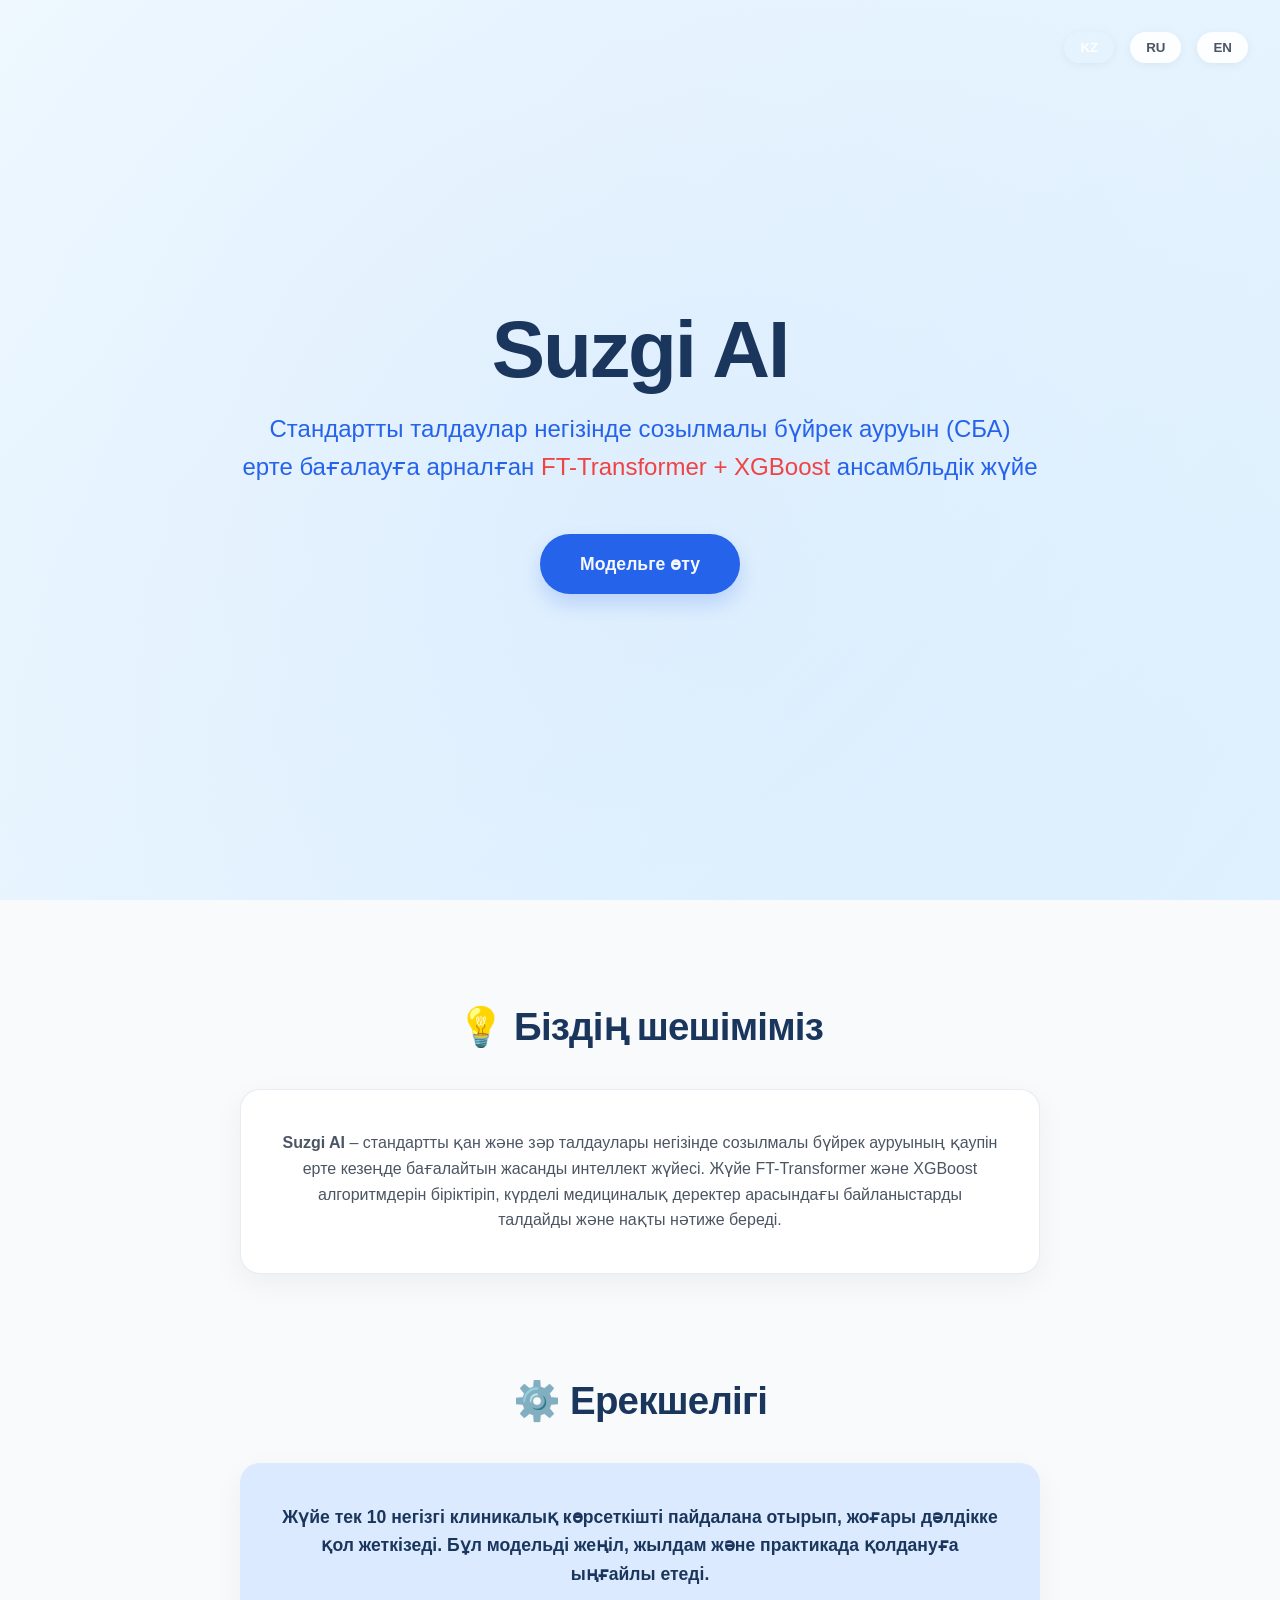
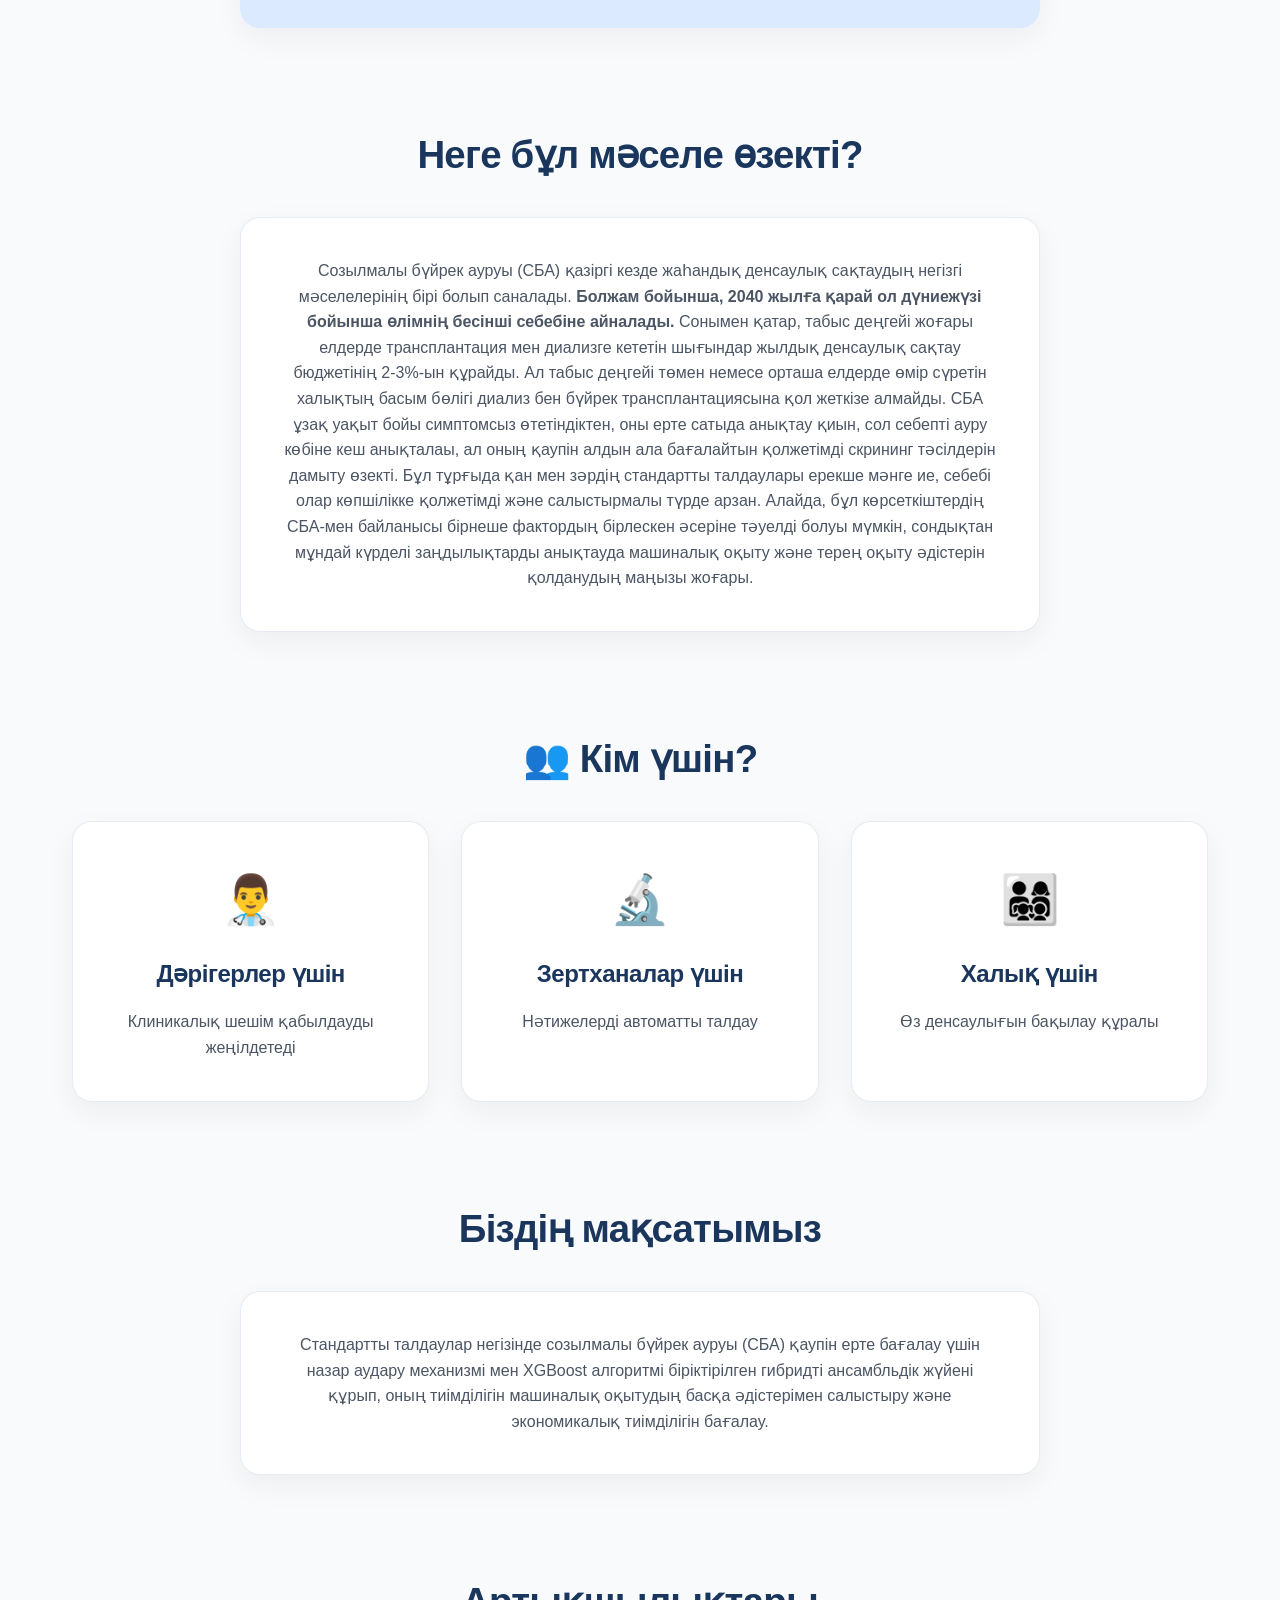
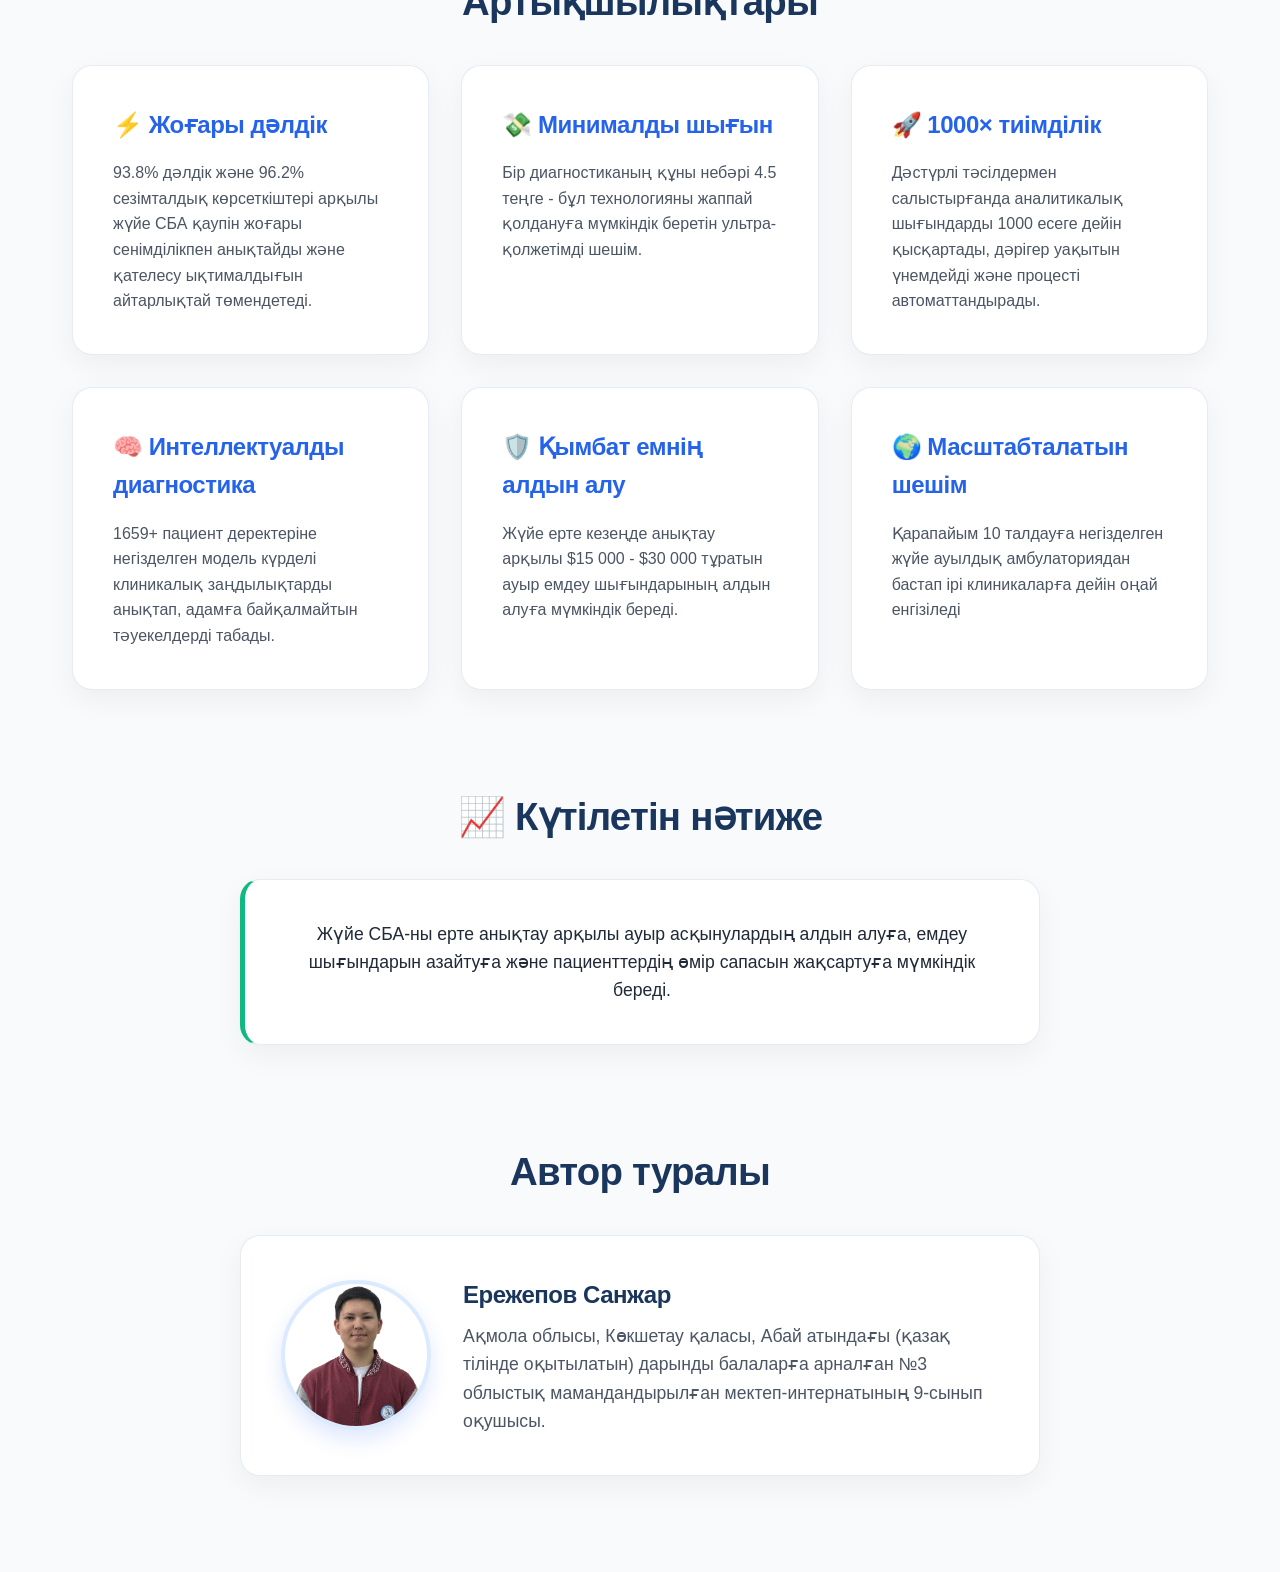
==== index.html @ 7a0e47d4 "Add files via upload" ====
<!DOCTYPE html>
<html lang="kk">
<head>
    <meta charset="UTF-8">
    <meta name="viewport" content="width=device-width, initial-scale=1.0">
    <title>Suzgi AI</title>
    <link rel="stylesheet" href="style.css">
</head>
<body>
    <div class="lang-switch">
        <button class="lang-btn active">KZ</button>
        <button class="lang-btn">RU</button>
        <button class="lang-btn">EN</button>
    </div>

    <section class="hero bg-gradient-hero">
        <h1 class="title">Suzgi AI</h1>
        <p class="subtitle">Стандартты талдаулар негізінде созылмалы бүйрек ауруын (СБА) <br> ерте бағалауға арналған  <span style="color: var(--danger);">FT-Transformer + XGBoost</span> ансамбльдік жүйе </p>
        <a href="model.html" class="btn btn-primary">Модельге өту</a>
    </section>

    <section class="container" style="padding-top: 6rem;">
        <h2 class="section-title">💡 Біздің шешіміміз</h2>
        <div class="card" style="max-width: 800px; margin: 0 auto; text-align: center;">
            <p><strong>Suzgi AI</strong> – стандартты қан және зәр талдаулары негізінде созылмалы бүйрек ауруының қаупін ерте кезеңде бағалайтын жасанды интеллект жүйесі. Жүйе FT-Transformer және XGBoost алгоритмдерін біріктіріп, күрделі медициналық деректер арасындағы байланыстарды талдайды және нақты нәтиже береді.</p>
        </div>
    </section>

    <section class="container" style="padding-top: 6rem;">
        <h2 class="section-title">⚙️ Ерекшелігі</h2>
        <div class="card" style="max-width: 800px; margin: 0 auto; text-align: center; background: var(--accent-blue); border: none;">
            <p style="color: var(--primary-blue); font-weight: 600; font-size: 1.1rem;">Жүйе тек 10 негізгі клиникалық көрсеткішті пайдалана отырып, жоғары дәлдікке қол жеткізеді. Бұл модельді жеңіл, жылдам және практикада қолдануға ыңғайлы етеді.</p>
        </div>
    </section>

    <section class="container" style="padding-top: 6rem; padding-bottom: 6rem;">
        <h2 class="section-title">Неге бұл мәселе өзекті?</h2>
        <div class="card" style="max-width: 800px; margin: 0 auto; text-align: center;">
            <p>Созылмалы бүйрек ауруы (СБА) қазіргі кезде жаһандық денсаулық сақтаудың негізгі мәселелерінің бірі болып саналады. <b>Болжам бойынша, 2040 жылға қарай ол дүниежүзі бойынша өлімнің бесінші себебіне айналады.</b> Сонымен қатар, табыс деңгейі жоғары елдерде трансплантация мен диализге кететін шығындар жылдық денсаулық сақтау бюджетінің 2-3%-ын құрайды. Ал табыс деңгейі төмен немесе орташа елдерде өмір сүретін халықтың басым бөлігі диализ бен бүйрек трансплантациясына қол жеткізе алмайды. СБА ұзақ уақыт бойы симптомсыз өтетіндіктен, оны ерте сатыда анықтау қиын, сол себепті ауру көбіне кеш анықталаы, ал оның қаупін алдын ала бағалайтын қолжетімді скрининг тәсілдерін дамыту өзекті. Бұл тұрғыда қан мен зәрдің стандартты талдаулары ерекше мәнге ие, себебі олар көпшілікке қолжетімді және салыстырмалы түрде арзан. Алайда, бұл көрсеткіштердің СБА-мен байланысы бірнеше фактордың бірлескен әсеріне тәуелді болуы мүмкін, сондықтан мұндай күрделі заңдылықтарды анықтауда машиналық оқыту және терең оқыту әдістерін қолданудың маңызы жоғары.</p>
        </div>
    </section>

    <section class="container" style="padding-bottom: 6rem;">
        <h2 class="section-title">👥 Кім үшін?</h2>
        <div class="grid" style="grid-template-columns: repeat(auto-fit, minmax(250px, 1fr));">
            <div class="card" style="text-align: center;">
                <h3 style="font-size: 3rem; margin-bottom: 1rem;">👨‍⚕️</h3>
                <h3 style="color: var(--primary-blue);">Дәрігерлер үшін</h3>
                <p>Клиникалық шешім қабылдауды жеңілдетеді</p>
            </div>
            <div class="card" style="text-align: center;">
                <h3 style="font-size: 3rem; margin-bottom: 1rem;">🔬</h3>
                <h3 style="color: var(--primary-blue);">Зертханалар үшін</h3>
                <p>Нәтижелерді автоматты талдау</p>
            </div>
            <div class="card" style="text-align: center;">
                <h3 style="font-size: 3rem; margin-bottom: 1rem;">👨‍👩‍👧‍👦</h3>
                <h3 style="color: var(--primary-blue);">Халық үшін</h3>
                <p>Өз денсаулығын бақылау құралы</p>
            </div>
        </div>
    </section>

    <section class="container" style="padding-bottom: 6rem;">
        <h2 class="section-title">Біздің мақсатымыз</h2>
        <div class="card" style="max-width: 800px; margin: 0 auto; text-align: center;">
            <p>Стандартты талдаулар негізінде созылмалы бүйрек ауруы (СБА) қаупін ерте бағалау үшін назар аудару механизмі мен XGBoost алгоритмі біріктірілген гибридті ансамбльдік жүйені құрып, оның тиімділігін машиналық оқытудың басқа әдістерімен салыстыру және экономикалық тиімділігін бағалау.</p>
        </div>
    </section>

    <section class="container" style="padding-bottom: 6rem;">
        <h2 class="section-title">Артықшылықтары</h2>
        <div class="grid">
            <div class="card">
                <h3>⚡ Жоғары дәлдік</h3>
                <p>93.8% дәлдік және 96.2% сезімталдық көрсеткіштері арқылы жүйе СБА қаупін жоғары сенімділікпен анықтайды және қателесу ықтималдығын айтарлықтай төмендетеді.</p>
            </div>
            <div class="card">
                <h3>💸 Минималды шығын</h3>
                <p>Бір диагностиканың құны небәрі 4.5 теңге - бұл технологияны жаппай қолдануға мүмкіндік беретін ультра-қолжетімді шешім.</p>
            </div>
            <div class="card">
                <h3>🚀 1000× тиімділік</h3>
                <p>Дәстүрлі тәсілдермен салыстырғанда аналитикалық шығындарды 1000 есеге дейін қысқартады, дәрігер уақытын үнемдейді және процесті автоматтандырады.</p>
            </div>
            <div class="card">
                <h3>🧠 Интеллектуалды диагностика</h3>
                <p>1659+ пациент деректеріне негізделген модель күрделі клиникалық заңдылықтарды анықтап, адамға байқалмайтын тәуекелдерді табады.</p>
            </div>
            <div class="card">
                <h3>🛡️ Қымбат емнің алдын алу</h3>
                <p>Жүйе ерте кезеңде анықтау арқылы $15 000 - $30 000 тұратын ауыр емдеу шығындарының алдын алуға мүмкіндік береді.</p>
            </div>
            <div class="card">
                <h3>🌍 Масштабталатын шешім</h3>
                <p>Қарапайым 10 талдауға негізделген жүйе ауылдық амбулаториядан бастап ірі клиникаларға дейін оңай енгізіледі</p>
            </div>
        </div>
    </section>

    <section class="container" style="padding-bottom: 6rem;">
        <h2 class="section-title">📈 Күтілетін нәтиже</h2>
        <div class="card" style="max-width: 800px; margin: 0 auto; text-align: center; border-left: 5px solid var(--success);">
            <p style="font-size: 1.1rem; color: var(--text-dark);">Жүйе СБА-ны ерте анықтау арқылы ауыр асқынулардың алдын алуға, емдеу шығындарын азайтуға және пациенттердің өмір сапасын жақсартуға мүмкіндік береді.</p>
        </div>
    </section>

    <section class="container" style="padding-bottom: 6rem;">
    <h2 class="section-title">Автор туралы</h2>
    <div class="card" style="max-width: 800px; margin: 0 auto; display: flex; align-items: center; justify-content: center; gap: 2rem; flex-wrap: wrap;">
        <img src="profile.png" alt="Ережепов Санжар" style="width: 150px; height: 150px; border-radius: 50%; object-fit: cover; border: 4px solid var(--accent-blue); box-shadow: 0 10px 20px rgba(37, 99, 235, 0.15); flex-shrink: 0;">
        <div style="flex: 1; min-width: 250px; text-align: left;">
            <h3 style="margin-bottom: 0.5rem; font-size: 1.5rem; color: var(--primary-blue);">Ережепов Санжар</h3>
            <p style="font-size: 1.1rem; color: var(--text-light);">
                Ақмола облысы, Көкшетау қаласы, Абай атындағы (қазақ тілінде оқытылатын) дарынды балаларға арналған №3 облыстық мамандандырылған мектеп-интернатының 9-сынып оқушысы.
            </p>
        </div>

    </div>
</section>
</body>
</html>
---- style.css ----
:root {
    --primary-blue: #1a365d;
    --secondary-blue: #2563eb;
    --accent-blue: #dbeafe;
    --text-dark: #1f2937;
    --text-light: #4b5563;
    --bg-main: #f8fafc;
    --white: #ffffff;
    --danger: #ef4444;
    --success: #10b981;
}

* {
    margin: 0;
    padding: 0;
    box-sizing: border-box;
    font-family: -apple-system, BlinkMacSystemFont, "Segoe UI", Roboto, Helvetica, Arial, sans-serif;
}

body {
    background-color: var(--bg-main);
    color: var(--text-dark);
    line-height: 1.6;
    overflow-x: hidden;
}

h1, h2, h3, h4 {
    color: var(--primary-blue);
    font-weight: 800;
    letter-spacing: -0.02em;
}

h1 {
    font-size: clamp(2.5rem, 5vw, 5rem);
    line-height: 1.1;
}

h2 {
    font-size: clamp(2rem, 3vw, 2.5rem);
    margin-bottom: 2rem;
    text-align: center;
}

h3 {
    font-size: 1.5rem;
    color: var(--secondary-blue);
    margin-bottom: 1rem;
}

p {
    font-size: 1rem;
    color: var(--text-light);
}

.bg-gradient-hero {
    background: linear-gradient(135deg, #f0f9ff 0%, #e0f2fe 100%);
    position: relative;
}

.bg-gradient-hero::before {
    content: '';
    position: absolute;
    width: 150vw;
    height: 150vw;
    background: radial-gradient(circle, rgba(37,99,235,0.05) 0%, transparent 70%);
    top: -50%;
    left: -25%;
    animation: pulse 15s infinite;
    pointer-events: none;
}

.card {
    background: var(--white);
    border-radius: 20px;
    padding: 2.5rem;
    box-shadow: 0 10px 30px rgba(0, 0, 0, 0.05);
    border: 1px solid rgba(226, 232, 240, 0.8);
    transition: transform 0.3s ease, box-shadow 0.3s ease;
}

.card:hover {
    transform: translateY(-5px);
    box-shadow: 0 20px 40px rgba(0, 0, 0, 0.08);
}

.btn {
    display: inline-flex;
    align-items: center;
    justify-content: center;
    padding: 1rem 2.5rem;
    border-radius: 50px;
    font-weight: 600;
    font-size: 1.1rem;
    text-decoration: none;
    border: none;
    cursor: pointer;
    transition: all 0.3s cubic-bezier(0.4, 0, 0.2, 1);
}

.btn-primary {
    background-color: var(--secondary-blue);
    color: var(--white);
    box-shadow: 0 10px 20px rgba(37, 99, 235, 0.2);
}

.btn-primary:hover {
    background-color: var(--primary-blue);
    transform: translateY(-3px);
    box-shadow: 0 15px 25px rgba(37, 99, 235, 0.3);
}

.input-group {
    display: flex;
    flex-direction: column;
    gap: 0.5rem;
    margin-bottom: 1.5rem;
}

label {
    font-weight: 600;
    font-size: 0.9rem;
    color: var(--text-light);
}

input[type="number"],
input[type="text"] {
    width: 100%;
    padding: 1rem 1.2rem;
    border: 2px solid #e2e8f0;
    border-radius: 12px;
    font-size: 1rem;
    background-color: var(--bg-main);
    color: var(--text-dark);
    transition: all 0.3s ease;
}

input[type="number"]:focus,
input[type="text"]:focus {
    outline: none;
    border-color: var(--secondary-blue);
    background-color: var(--white);
    box-shadow: 0 0 0 4px rgba(37, 99, 235, 0.1);
}

.container {
    max-width: 1200px;
    margin: 0 auto;
    padding: 0 2rem;
}

.grid {
    display: grid;
    grid-template-columns: repeat(auto-fit, minmax(300px, 1fr));
    gap: 2rem;
}

.flex-center {
    display: flex;
    justify-content: center;
    align-items: center;
}

@keyframes slideUp {
    from { 
        opacity: 0; 
        transform: translateY(30px); 
    }
    to { 
        opacity: 1; 
        transform: translateY(0); 
    }
}

@keyframes pulse {
    0% { transform: scale(1); }
    50% { transform: scale(1.05); }
    100% { transform: scale(1); }
}

.badge {
    display: inline-block;
    padding: 0.5rem 1rem;
    border-radius: 50px;
    font-weight: 700;
    font-size: 0.875rem;
    text-transform: uppercase;
    letter-spacing: 1px;
}

.progress-container {
    width: 100%;
    height: 12px;
    background-color: #e2e8f0;
    border-radius: 10px;
    overflow: hidden;
}

.progress-bar {
    height: 100%;
    border-radius: 10px;
    transition: width 1s cubic-bezier(0.4, 0, 0.2, 1), background-color 0.3s ease;
}

.lang-switch {
    position: absolute;
    top: 2rem;
    right: 2rem;
    display: flex;
    gap: 1rem;
    z-index: 10;
}

.lang-btn {
    background: rgba(255, 255, 255, 0.9);
    border: none;
    padding: 0.5rem 1rem;
    border-radius: 20px;
    cursor: pointer;
    font-weight: 600;
    color: var(--text-light);
    transition: all 0.3s ease;
    box-shadow: 0 2px 10px rgba(0,0,0,0.05);
}

.lang-btn.active {
    background: var(--secondary);
    color: white;
}

.hero {
    min-height: 100vh;
    display: flex;
    flex-direction: column;
    justify-content: center;
    align-items: center;
    text-align: center;
    padding: 2rem;
    overflow: hidden;
}

.title {
    font-size: 5rem;
    font-weight: 800;
    color: var(--primary-blue);
    margin-bottom: 1rem;
    letter-spacing: -2px;
    z-index: 1;
    animation: slideUp 0.8s ease-out;
}

.subtitle {
    font-size: 1.5rem;
    color: var(--secondary-blue);
    margin-bottom: 3rem;
    font-weight: 500;
    z-index: 1;
    animation: slideUp 1s ease-out;
}

@media (max-width: 768px) {
    .container { padding: 0 1.5rem; }
    .card { padding: 1.5rem; }
    .grid { grid-template-columns: 1fr; }
    .btn { width: 100%; }
    .title { font-size: 3.5rem; }
    .lang-switch { top: 1rem; right: 1rem; }
}
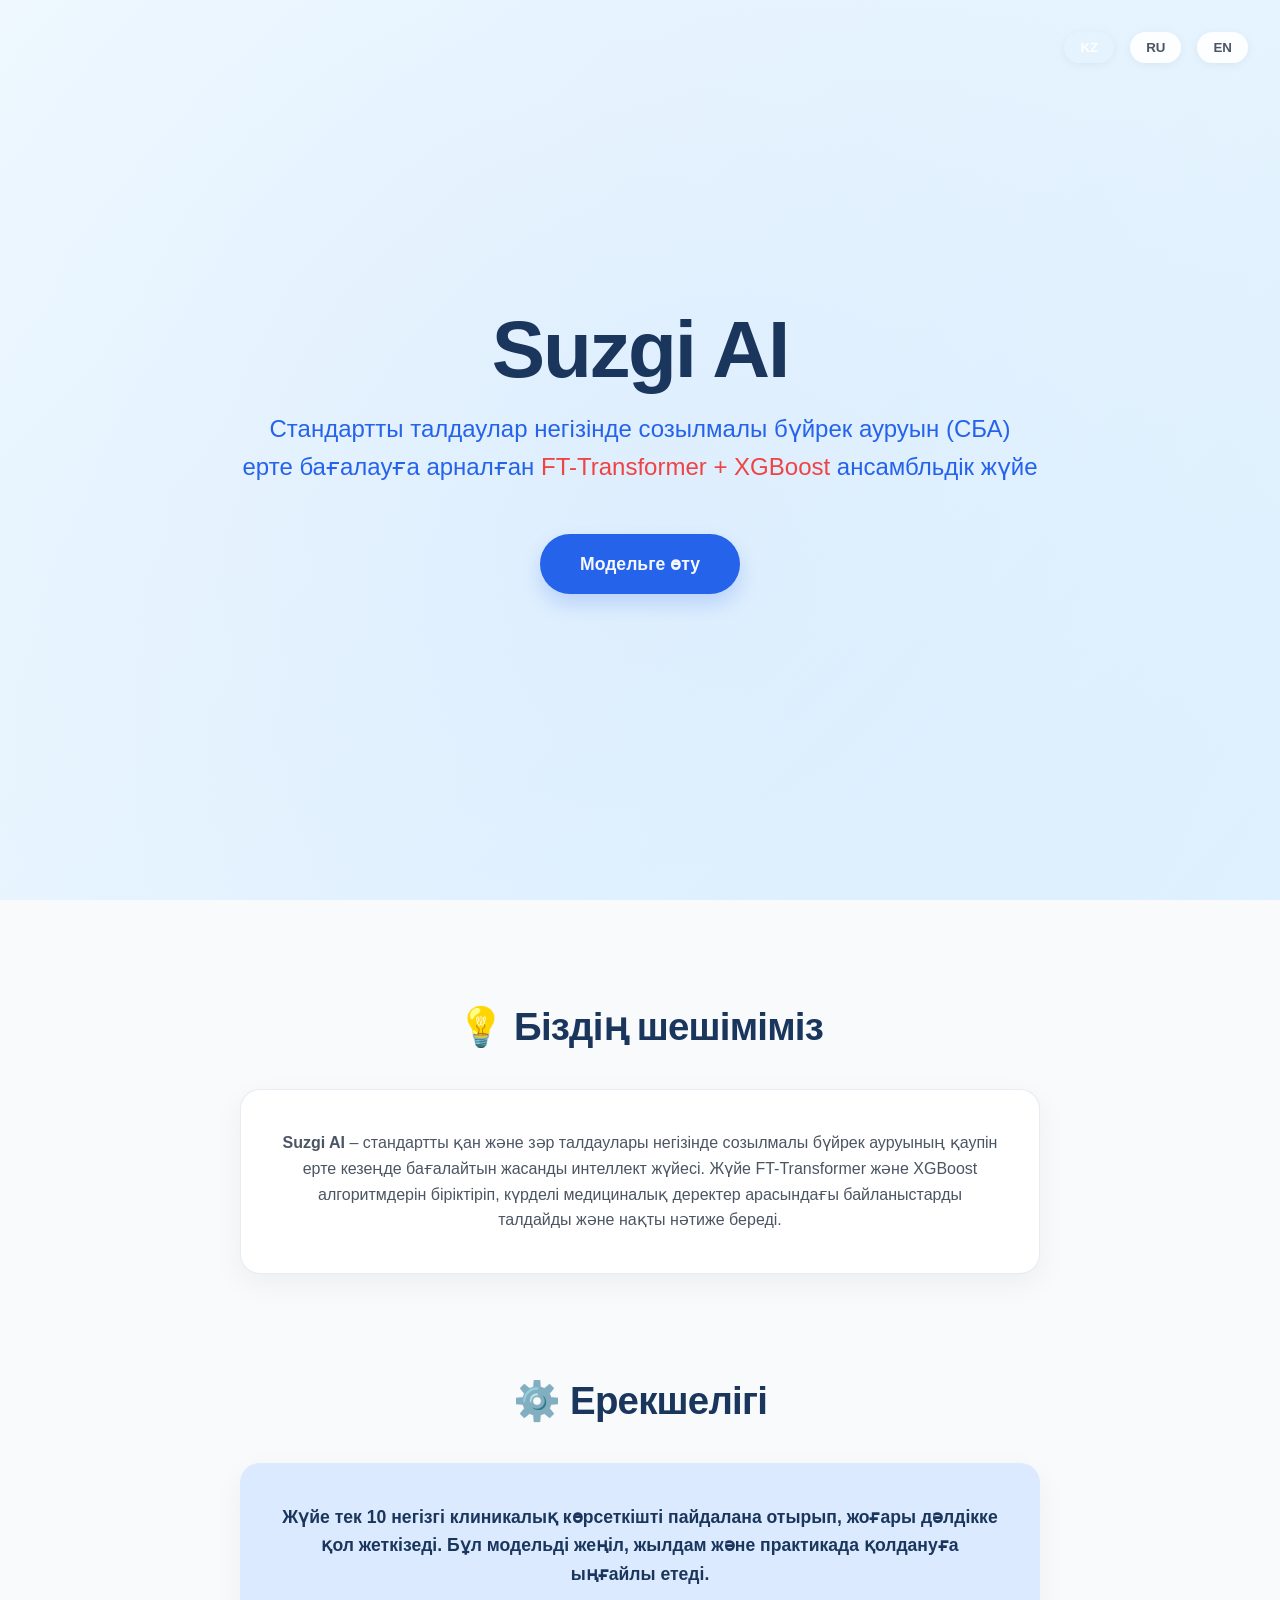
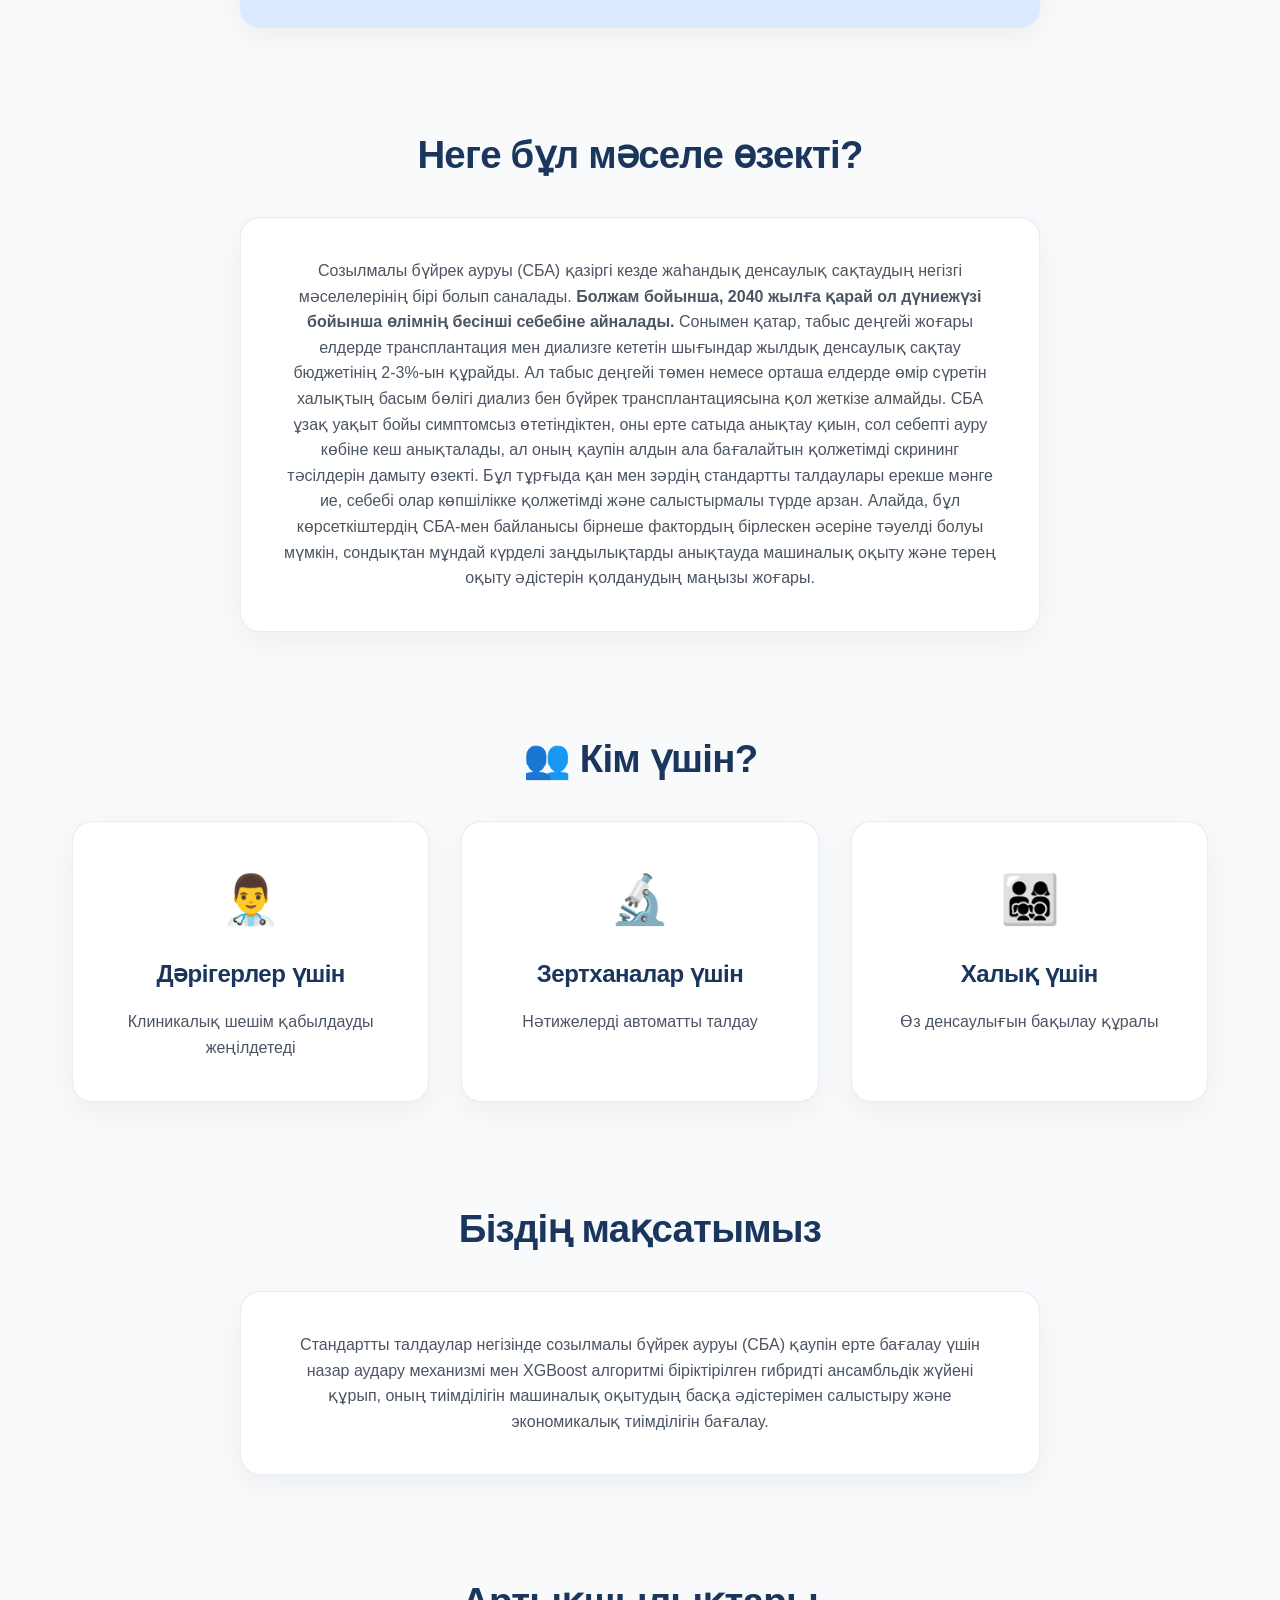
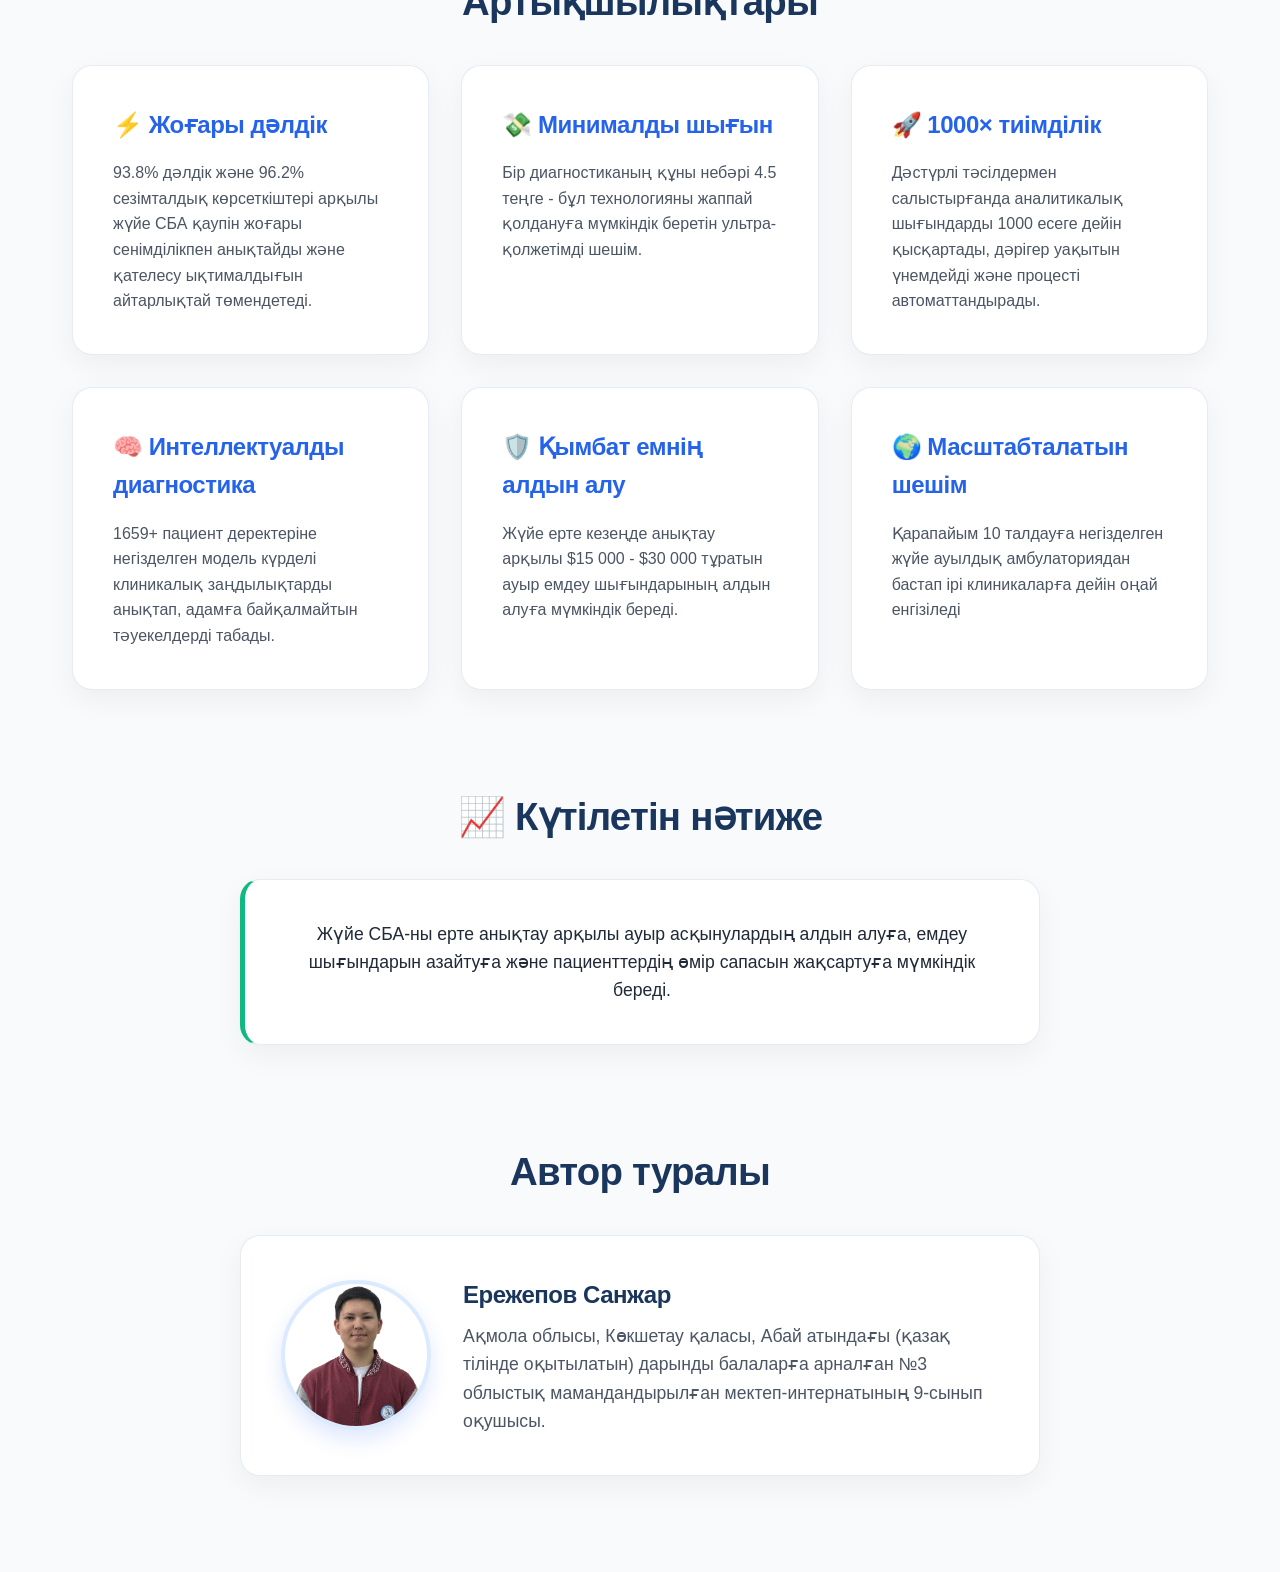
==== commit 1431280b: "Update index.html" ====
--- a/index.html
+++ b/index.html
@@ -8,115 +8,346 @@
 </head>
 <body>
     <div class="lang-switch">
-        <button class="lang-btn active">KZ</button>
-        <button class="lang-btn">RU</button>
-        <button class="lang-btn">EN</button>
+        <button class="lang-btn active" onclick="setLang('kk')">KZ</button>
+        <button class="lang-btn" onclick="setLang('ru')">RU</button>
+        <button class="lang-btn" onclick="setLang('en')">EN</button>
     </div>
-
-    <section class="hero bg-gradient-hero">
-        <h1 class="title">Suzgi AI</h1>
-        <p class="subtitle">Стандартты талдаулар негізінде созылмалы бүйрек ауруын (СБА) <br> ерте бағалауға арналған  <span style="color: var(--danger);">FT-Transformer + XGBoost</span> ансамбльдік жүйе </p>
-        <a href="model.html" class="btn btn-primary">Модельге өту</a>
-    </section>
-
-    <section class="container" style="padding-top: 6rem;">
-        <h2 class="section-title">💡 Біздің шешіміміз</h2>
-        <div class="card" style="max-width: 800px; margin: 0 auto; text-align: center;">
-            <p><strong>Suzgi AI</strong> – стандартты қан және зәр талдаулары негізінде созылмалы бүйрек ауруының қаупін ерте кезеңде бағалайтын жасанды интеллект жүйесі. Жүйе FT-Transformer және XGBoost алгоритмдерін біріктіріп, күрделі медициналық деректер арасындағы байланыстарды талдайды және нақты нәтиже береді.</p>
-        </div>
-    </section>
-
-    <section class="container" style="padding-top: 6rem;">
-        <h2 class="section-title">⚙️ Ерекшелігі</h2>
-        <div class="card" style="max-width: 800px; margin: 0 auto; text-align: center; background: var(--accent-blue); border: none;">
-            <p style="color: var(--primary-blue); font-weight: 600; font-size: 1.1rem;">Жүйе тек 10 негізгі клиникалық көрсеткішті пайдалана отырып, жоғары дәлдікке қол жеткізеді. Бұл модельді жеңіл, жылдам және практикада қолдануға ыңғайлы етеді.</p>
-        </div>
-    </section>
-
-    <section class="container" style="padding-top: 6rem; padding-bottom: 6rem;">
-        <h2 class="section-title">Неге бұл мәселе өзекті?</h2>
-        <div class="card" style="max-width: 800px; margin: 0 auto; text-align: center;">
-            <p>Созылмалы бүйрек ауруы (СБА) қазіргі кезде жаһандық денсаулық сақтаудың негізгі мәселелерінің бірі болып саналады. <b>Болжам бойынша, 2040 жылға қарай ол дүниежүзі бойынша өлімнің бесінші себебіне айналады.</b> Сонымен қатар, табыс деңгейі жоғары елдерде трансплантация мен диализге кететін шығындар жылдық денсаулық сақтау бюджетінің 2-3%-ын құрайды. Ал табыс деңгейі төмен немесе орташа елдерде өмір сүретін халықтың басым бөлігі диализ бен бүйрек трансплантациясына қол жеткізе алмайды. СБА ұзақ уақыт бойы симптомсыз өтетіндіктен, оны ерте сатыда анықтау қиын, сол себепті ауру көбіне кеш анықталаы, ал оның қаупін алдын ала бағалайтын қолжетімді скрининг тәсілдерін дамыту өзекті. Бұл тұрғыда қан мен зәрдің стандартты талдаулары ерекше мәнге ие, себебі олар көпшілікке қолжетімді және салыстырмалы түрде арзан. Алайда, бұл көрсеткіштердің СБА-мен байланысы бірнеше фактордың бірлескен әсеріне тәуелді болуы мүмкін, сондықтан мұндай күрделі заңдылықтарды анықтауда машиналық оқыту және терең оқыту әдістерін қолданудың маңызы жоғары.</p>
-        </div>
-    </section>
-
-    <section class="container" style="padding-bottom: 6rem;">
-        <h2 class="section-title">👥 Кім үшін?</h2>
-        <div class="grid" style="grid-template-columns: repeat(auto-fit, minmax(250px, 1fr));">
-            <div class="card" style="text-align: center;">
-                <h3 style="font-size: 3rem; margin-bottom: 1rem;">👨‍⚕️</h3>
-                <h3 style="color: var(--primary-blue);">Дәрігерлер үшін</h3>
-                <p>Клиникалық шешім қабылдауды жеңілдетеді</p>
-            </div>
-            <div class="card" style="text-align: center;">
-                <h3 style="font-size: 3rem; margin-bottom: 1rem;">🔬</h3>
-                <h3 style="color: var(--primary-blue);">Зертханалар үшін</h3>
-                <p>Нәтижелерді автоматты талдау</p>
-            </div>
-            <div class="card" style="text-align: center;">
-                <h3 style="font-size: 3rem; margin-bottom: 1rem;">👨‍👩‍👧‍👦</h3>
-                <h3 style="color: var(--primary-blue);">Халық үшін</h3>
-                <p>Өз денсаулығын бақылау құралы</p>
-            </div>
-        </div>
-    </section>
-
-    <section class="container" style="padding-bottom: 6rem;">
-        <h2 class="section-title">Біздің мақсатымыз</h2>
-        <div class="card" style="max-width: 800px; margin: 0 auto; text-align: center;">
-            <p>Стандартты талдаулар негізінде созылмалы бүйрек ауруы (СБА) қаупін ерте бағалау үшін назар аудару механизмі мен XGBoost алгоритмі біріктірілген гибридті ансамбльдік жүйені құрып, оның тиімділігін машиналық оқытудың басқа әдістерімен салыстыру және экономикалық тиімділігін бағалау.</p>
-        </div>
-    </section>
-
-    <section class="container" style="padding-bottom: 6rem;">
-        <h2 class="section-title">Артықшылықтары</h2>
-        <div class="grid">
-            <div class="card">
-                <h3>⚡ Жоғары дәлдік</h3>
-                <p>93.8% дәлдік және 96.2% сезімталдық көрсеткіштері арқылы жүйе СБА қаупін жоғары сенімділікпен анықтайды және қателесу ықтималдығын айтарлықтай төмендетеді.</p>
-            </div>
-            <div class="card">
-                <h3>💸 Минималды шығын</h3>
-                <p>Бір диагностиканың құны небәрі 4.5 теңге - бұл технологияны жаппай қолдануға мүмкіндік беретін ультра-қолжетімді шешім.</p>
-            </div>
-            <div class="card">
-                <h3>🚀 1000× тиімділік</h3>
-                <p>Дәстүрлі тәсілдермен салыстырғанда аналитикалық шығындарды 1000 есеге дейін қысқартады, дәрігер уақытын үнемдейді және процесті автоматтандырады.</p>
-            </div>
-            <div class="card">
-                <h3>🧠 Интеллектуалды диагностика</h3>
-                <p>1659+ пациент деректеріне негізделген модель күрделі клиникалық заңдылықтарды анықтап, адамға байқалмайтын тәуекелдерді табады.</p>
-            </div>
-            <div class="card">
-                <h3>🛡️ Қымбат емнің алдын алу</h3>
-                <p>Жүйе ерте кезеңде анықтау арқылы $15 000 - $30 000 тұратын ауыр емдеу шығындарының алдын алуға мүмкіндік береді.</p>
-            </div>
-            <div class="card">
-                <h3>🌍 Масштабталатын шешім</h3>
-                <p>Қарапайым 10 талдауға негізделген жүйе ауылдық амбулаториядан бастап ірі клиникаларға дейін оңай енгізіледі</p>
-            </div>
-        </div>
-    </section>
-
-    <section class="container" style="padding-bottom: 6rem;">
-        <h2 class="section-title">📈 Күтілетін нәтиже</h2>
-        <div class="card" style="max-width: 800px; margin: 0 auto; text-align: center; border-left: 5px solid var(--success);">
-            <p style="font-size: 1.1rem; color: var(--text-dark);">Жүйе СБА-ны ерте анықтау арқылы ауыр асқынулардың алдын алуға, емдеу шығындарын азайтуға және пациенттердің өмір сапасын жақсартуға мүмкіндік береді.</p>
-        </div>
-    </section>
-
-    <section class="container" style="padding-bottom: 6rem;">
-    <h2 class="section-title">Автор туралы</h2>
-    <div class="card" style="max-width: 800px; margin: 0 auto; display: flex; align-items: center; justify-content: center; gap: 2rem; flex-wrap: wrap;">
-        <img src="profile.png" alt="Ережепов Санжар" style="width: 150px; height: 150px; border-radius: 50%; object-fit: cover; border: 4px solid var(--accent-blue); box-shadow: 0 10px 20px rgba(37, 99, 235, 0.15); flex-shrink: 0;">
-        <div style="flex: 1; min-width: 250px; text-align: left;">
-            <h3 style="margin-bottom: 0.5rem; font-size: 1.5rem; color: var(--primary-blue);">Ережепов Санжар</h3>
-            <p style="font-size: 1.1rem; color: var(--text-light);">
-                Ақмола облысы, Көкшетау қаласы, Абай атындағы (қазақ тілінде оқытылатын) дарынды балаларға арналған №3 облыстық мамандандырылған мектеп-интернатының 9-сынып оқушысы.
-            </p>
-        </div>
+    <div id="lang-kk">
+
+        <section class="hero bg-gradient-hero">
+            <h1 class="title">Suzgi AI</h1>
+            <p class="subtitle">Стандартты талдаулар негізінде созылмалы бүйрек ауруын (СБА) <br> ерте бағалауға арналған <span style="color: var(--danger);">FT-Transformer + XGBoost</span> ансамбльдік жүйе</p>
+            <a href="model.html" class="btn btn-primary">Модельге өту</a>
+        </section>
+
+        <section class="container" style="padding-top: 6rem;">
+            <h2 class="section-title">💡 Біздің шешіміміз</h2>
+            <div class="card" style="max-width: 800px; margin: 0 auto; text-align: center;">
+                <p><strong>Suzgi AI</strong> – стандартты қан және зәр талдаулары негізінде созылмалы бүйрек ауруының қаупін ерте кезеңде бағалайтын жасанды интеллект жүйесі. Жүйе FT-Transformer және XGBoost алгоритмдерін біріктіріп, күрделі медициналық деректер арасындағы байланыстарды талдайды және нақты нәтиже береді.</p>
+            </div>
+        </section>
+
+        <section class="container" style="padding-top: 6rem;">
+            <h2 class="section-title">⚙️ Ерекшелігі</h2>
+            <div class="card" style="max-width: 800px; margin: 0 auto; text-align: center; background: var(--accent-blue); border: none;">
+                <p style="color: var(--primary-blue); font-weight: 600; font-size: 1.1rem;">Жүйе тек 10 негізгі клиникалық көрсеткішті пайдалана отырып, жоғары дәлдікке қол жеткізеді. Бұл модельді жеңіл, жылдам және практикада қолдануға ыңғайлы етеді.</p>
+            </div>
+        </section>
+
+        <section class="container" style="padding-top: 6rem; padding-bottom: 6rem;">
+            <h2 class="section-title">Неге бұл мәселе өзекті?</h2>
+            <div class="card" style="max-width: 800px; margin: 0 auto; text-align: center;">
+                <p>Созылмалы бүйрек ауруы (СБА) қазіргі кезде жаһандық денсаулық сақтаудың негізгі мәселелерінің бірі болып саналады. <b>Болжам бойынша, 2040 жылға қарай ол дүниежүзі бойынша өлімнің бесінші себебіне айналады.</b> Сонымен қатар, табыс деңгейі жоғары елдерде трансплантация мен диализге кететін шығындар жылдық денсаулық сақтау бюджетінің 2-3%-ын құрайды. Ал табыс деңгейі төмен немесе орташа елдерде өмір сүретін халықтың басым бөлігі диализ бен бүйрек трансплантациясына қол жеткізе алмайды. СБА ұзақ уақыт бойы симптомсыз өтетіндіктен, оны ерте сатыда анықтау қиын, сол себепті ауру көбіне кеш анықталады, ал оның қаупін алдын ала бағалайтын қолжетімді скрининг тәсілдерін дамыту өзекті. Бұл тұрғыда қан мен зәрдің стандартты талдаулары ерекше мәнге ие, себебі олар көпшілікке қолжетімді және салыстырмалы түрде арзан. Алайда, бұл көрсеткіштердің СБА-мен байланысы бірнеше фактордың бірлескен әсеріне тәуелді болуы мүмкін, сондықтан мұндай күрделі заңдылықтарды анықтауда машиналық оқыту және терең оқыту әдістерін қолданудың маңызы жоғары.</p>
+            </div>
+        </section>
+
+        <section class="container" style="padding-bottom: 6rem;">
+            <h2 class="section-title">👥 Кім үшін?</h2>
+            <div class="grid" style="grid-template-columns: repeat(auto-fit, minmax(250px, 1fr));">
+                <div class="card" style="text-align: center;">
+                    <h3 style="font-size: 3rem; margin-bottom: 1rem;">👨‍⚕️</h3>
+                    <h3 style="color: var(--primary-blue);">Дәрігерлер үшін</h3>
+                    <p>Клиникалық шешім қабылдауды жеңілдетеді</p>
+                </div>
+                <div class="card" style="text-align: center;">
+                    <h3 style="font-size: 3rem; margin-bottom: 1rem;">🔬</h3>
+                    <h3 style="color: var(--primary-blue);">Зертханалар үшін</h3>
+                    <p>Нәтижелерді автоматты талдау</p>
+                </div>
+                <div class="card" style="text-align: center;">
+                    <h3 style="font-size: 3rem; margin-bottom: 1rem;">👨‍👩‍👧‍👦</h3>
+                    <h3 style="color: var(--primary-blue);">Халық үшін</h3>
+                    <p>Өз денсаулығын бақылау құралы</p>
+                </div>
+            </div>
+        </section>
+
+        <section class="container" style="padding-bottom: 6rem;">
+            <h2 class="section-title">Біздің мақсатымыз</h2>
+            <div class="card" style="max-width: 800px; margin: 0 auto; text-align: center;">
+                <p>Стандартты талдаулар негізінде созылмалы бүйрек ауруы (СБА) қаупін ерте бағалау үшін назар аудару механизмі мен XGBoost алгоритмі біріктірілген гибридті ансамбльдік жүйені құрып, оның тиімділігін машиналық оқытудың басқа әдістерімен салыстыру және экономикалық тиімділігін бағалау.</p>
+            </div>
+        </section>
+
+        <section class="container" style="padding-bottom: 6rem;">
+            <h2 class="section-title">Артықшылықтары</h2>
+            <div class="grid">
+                <div class="card">
+                    <h3>⚡ Жоғары дәлдік</h3>
+                    <p>93.8% дәлдік және 96.2% сезімталдық көрсеткіштері арқылы жүйе СБА қаупін жоғары сенімділікпен анықтайды және қателесу ықтималдығын айтарлықтай төмендетеді.</p>
+                </div>
+                <div class="card">
+                    <h3>💸 Минималды шығын</h3>
+                    <p>Бір диагностиканың құны небәрі 4.5 теңге - бұл технологияны жаппай қолдануға мүмкіндік беретін ультра-қолжетімді шешім.</p>
+                </div>
+                <div class="card">
+                    <h3>🚀 1000× тиімділік</h3>
+                    <p>Дәстүрлі тәсілдермен салыстырғанда аналитикалық шығындарды 1000 есеге дейін қысқартады, дәрігер уақытын үнемдейді және процесті автоматтандырады.</p>
+                </div>
+                <div class="card">
+                    <h3>🧠 Интеллектуалды диагностика</h3>
+                    <p>1659+ пациент деректеріне негізделген модель күрделі клиникалық заңдылықтарды анықтап, адамға байқалмайтын тәуекелдерді табады.</p>
+                </div>
+                <div class="card">
+                    <h3>🛡️ Қымбат емнің алдын алу</h3>
+                    <p>Жүйе ерте кезеңде анықтау арқылы $15 000 - $30 000 тұратын ауыр емдеу шығындарының алдын алуға мүмкіндік береді.</p>
+                </div>
+                <div class="card">
+                    <h3>🌍 Масштабталатын шешім</h3>
+                    <p>Қарапайым 10 талдауға негізделген жүйе ауылдық амбулаториядан бастап ірі клиникаларға дейін оңай енгізіледі</p>
+                </div>
+            </div>
+        </section>
+
+        <section class="container" style="padding-bottom: 6rem;">
+            <h2 class="section-title">📈 Күтілетін нәтиже</h2>
+            <div class="card" style="max-width: 800px; margin: 0 auto; text-align: center; border-left: 5px solid var(--success);">
+                <p style="font-size: 1.1rem; color: var(--text-dark);">Жүйе СБА-ны ерте анықтау арқылы ауыр асқынулардың алдын алуға, емдеу шығындарын азайтуға және пациенттердің өмір сапасын жақсартуға мүмкіндік береді.</p>
+            </div>
+        </section>
+
+        <section class="container" style="padding-bottom: 6rem;">
+            <h2 class="section-title">Автор туралы</h2>
+            <div class="card" style="max-width: 800px; margin: 0 auto; display: flex; align-items: center; justify-content: center; gap: 2rem; flex-wrap: wrap;">
+                <img src="profile.png" alt="Ережепов Санжар" style="width: 150px; height: 150px; border-radius: 50%; object-fit: cover; border: 4px solid var(--accent-blue); box-shadow: 0 10px 20px rgba(37, 99, 235, 0.15); flex-shrink: 0;">
+                <div style="flex: 1; min-width: 250px; text-align: left;">
+                    <h3 style="margin-bottom: 0.5rem; font-size: 1.5rem; color: var(--primary-blue);">Ережепов Санжар</h3>
+                    <p style="font-size: 1.1rem; color: var(--text-light);">
+                        Ақмола облысы, Көкшетау қаласы, Абай атындағы (қазақ тілінде оқытылатын) дарынды балаларға арналған №3 облыстық мамандандырылған мектеп-интернатының 9-сынып оқушысы.
+                    </p>
+                </div>
+            </div>
+        </section>
 
     </div>
-</section>
+    <div id="lang-ru" style="display: none;">
+
+        <section class="hero bg-gradient-hero">
+            <h1 class="title">Suzgi AI</h1>
+            <p class="subtitle">Ансамблевая система <span style="color: var(--danger);">FT-Transformer + XGBoost</span> <br> для ранней оценки хронической болезни почек (ХБП) на основе стандартных анализов</p>
+            <a href="model.html" class="btn btn-primary">Перейти к модели</a>
+        </section>
+
+        <section class="container" style="padding-top: 6rem;">
+            <h2 class="section-title">💡 Наше решение</h2>
+            <div class="card" style="max-width: 800px; margin: 0 auto; text-align: center;">
+                <p><strong>Suzgi AI</strong> — система искусственного интеллекта, которая оценивает риск хронической болезни почек на ранней стадии по стандартным анализам крови и мочи. Система объединяет алгоритмы FT-Transformer и XGBoost, анализирует сложные взаимосвязи в медицинских данных и выдаёт точный результат.</p>
+            </div>
+        </section>
+
+        <section class="container" style="padding-top: 6rem;">
+            <h2 class="section-title">⚙️ Особенность</h2>
+            <div class="card" style="max-width: 800px; margin: 0 auto; text-align: center; background: var(--accent-blue); border: none;">
+                <p style="color: var(--primary-blue); font-weight: 600; font-size: 1.1rem;">Система достигает высокой точности, используя всего 10 ключевых клинических показателей. Это делает модель лёгкой, быстрой и удобной для практического применения.</p>
+            </div>
+        </section>
+
+        <section class="container" style="padding-top: 6rem; padding-bottom: 6rem;">
+            <h2 class="section-title">Почему эта проблема актуальна?</h2>
+            <div class="card" style="max-width: 800px; margin: 0 auto; text-align: center;">
+                <p>Хроническая болезнь почек (ХБП) является одной из главных проблем глобального здравоохранения. <b>По прогнозам, к 2040 году она станет пятой причиной смертности в мире.</b> В странах с высоким уровнем дохода расходы на трансплантацию и диализ составляют 2–3% годового бюджета здравоохранения. При этом большинство жителей стран с низким и средним уровнем дохода не имеют доступа к диализу и трансплантации почек. Поскольку ХБП долгое время протекает без симптомов, её сложно выявить на ранней стадии, а болезнь нередко обнаруживается слишком поздно. В связи с этим разработка доступных методов скрининга становится крайне актуальной. Стандартные анализы крови и мочи имеют особое значение — они общедоступны и относительно недороги. Однако связь этих показателей с ХБП может определяться совокупным влиянием нескольких факторов, поэтому для выявления подобных сложных закономерностей важно применять методы машинного и глубокого обучения.</p>
+            </div>
+        </section>
+
+        <section class="container" style="padding-bottom: 6rem;">
+            <h2 class="section-title">👥 Для кого?</h2>
+            <div class="grid" style="grid-template-columns: repeat(auto-fit, minmax(250px, 1fr));">
+                <div class="card" style="text-align: center;">
+                    <h3 style="font-size: 3rem; margin-bottom: 1rem;">👨‍⚕️</h3>
+                    <h3 style="color: var(--primary-blue);">Для врачей</h3>
+                    <p>Упрощает принятие клинических решений</p>
+                </div>
+                <div class="card" style="text-align: center;">
+                    <h3 style="font-size: 3rem; margin-bottom: 1rem;">🔬</h3>
+                    <h3 style="color: var(--primary-blue);">Для лабораторий</h3>
+                    <p>Автоматический анализ результатов</p>
+                </div>
+                <div class="card" style="text-align: center;">
+                    <h3 style="font-size: 3rem; margin-bottom: 1rem;">👨‍👩‍👧‍👦</h3>
+                    <h3 style="color: var(--primary-blue);">Для населения</h3>
+                    <p>Инструмент контроля собственного здоровья</p>
+                </div>
+            </div>
+        </section>
+
+        <section class="container" style="padding-bottom: 6rem;">
+            <h2 class="section-title">Наша цель</h2>
+            <div class="card" style="max-width: 800px; margin: 0 auto; text-align: center;">
+                <p>Разработать гибридную ансамблевую систему, объединяющую механизм внимания и алгоритм XGBoost, для ранней оценки риска ХБП на основе стандартных анализов, сравнить её эффективность с другими методами машинного обучения и оценить экономическую целесообразность.</p>
+            </div>
+        </section>
+
+        <section class="container" style="padding-bottom: 6rem;">
+            <h2 class="section-title">Преимущества</h2>
+            <div class="grid">
+                <div class="card">
+                    <h3>⚡ Высокая точность</h3>
+                    <p>Точность 93.8% и чувствительность 96.2% — система выявляет риск ХБП с высокой степенью достоверности и существенно снижает вероятность ошибки.</p>
+                </div>
+                <div class="card">
+                    <h3>💸 Минимальные затраты</h3>
+                    <p>Стоимость одной диагностики составляет всего 4.5 тенге — ультрадоступное решение, позволяющее применять технологию в массовом масштабе.</p>
+                </div>
+                <div class="card">
+                    <h3>🚀 Эффективность 1000×</h3>
+                    <p>Снижает аналитические затраты до 1000 раз по сравнению с традиционными методами, экономит время врачей и автоматизирует процесс.</p>
+                </div>
+                <div class="card">
+                    <h3>🧠 Интеллектуальная диагностика</h3>
+                    <p>Модель, обученная на данных 1659+ пациентов, выявляет сложные клинические закономерности и обнаруживает риски, незаметные для человека.</p>
+                </div>
+                <div class="card">
+                    <h3>🛡️ Профилактика дорогостоящего лечения</h3>
+                    <p>Раннее выявление позволяет предотвратить расходы на тяжёлое лечение стоимостью от $15 000 до $30 000.</p>
+                </div>
+                <div class="card">
+                    <h3>🌍 Масштабируемое решение</h3>
+                    <p>Система, основанная на простых 10 анализах, легко внедряется — от сельской амбулатории до крупных клиник.</p>
+                </div>
+            </div>
+        </section>
+
+        <section class="container" style="padding-bottom: 6rem;">
+            <h2 class="section-title">📈 Ожидаемый результат</h2>
+            <div class="card" style="max-width: 800px; margin: 0 auto; text-align: center; border-left: 5px solid var(--success);">
+                <p style="font-size: 1.1rem; color: var(--text-dark);">Система позволит предотвратить тяжёлые осложнения за счёт раннего выявления ХБП, снизить затраты на лечение и улучшить качество жизни пациентов.</p>
+            </div>
+        </section>
+
+        <section class="container" style="padding-bottom: 6rem;">
+            <h2 class="section-title">Об авторе</h2>
+            <div class="card" style="max-width: 800px; margin: 0 auto; display: flex; align-items: center; justify-content: center; gap: 2rem; flex-wrap: wrap;">
+                <img src="profile.png" alt="Ережепов Санжар" style="width: 150px; height: 150px; border-radius: 50%; object-fit: cover; border: 4px solid var(--accent-blue); box-shadow: 0 10px 20px rgba(37, 99, 235, 0.15); flex-shrink: 0;">
+                <div style="flex: 1; min-width: 250px; text-align: left;">
+                    <h3 style="margin-bottom: 0.5rem; font-size: 1.5rem; color: var(--primary-blue);">Ережепов Санжар</h3>
+                    <p style="font-size: 1.1rem; color: var(--text-light);">
+                        Ученик 9-го класса областной специализированной школы-интерната №3 для одарённых детей имени Абая (с казахским языком обучения), г. Кокшетау, Акмолинская область.
+                    </p>
+                </div>
+            </div>
+        </section>
+
+    </div>
+    <div id="lang-en" style="display: none;">
+
+        <section class="hero bg-gradient-hero">
+            <h1 class="title">Suzgi AI</h1>
+            <p class="subtitle">An <span style="color: var(--danger);">FT-Transformer + XGBoost</span> ensemble system <br> for early detection of Chronic Kidney Disease (CKD) from standard lab tests</p>
+            <a href="model.html" class="btn btn-primary">Go to Model</a>
+        </section>
+
+        <section class="container" style="padding-top: 6rem;">
+            <h2 class="section-title">💡 Our Solution</h2>
+            <div class="card" style="max-width: 800px; margin: 0 auto; text-align: center;">
+                <p><strong>Suzgi AI</strong> is an artificial intelligence system that assesses the risk of chronic kidney disease at an early stage using standard blood and urine tests. The system combines FT-Transformer and XGBoost algorithms, analyzes complex relationships in medical data, and delivers accurate results.</p>
+            </div>
+        </section>
+
+        <section class="container" style="padding-top: 6rem;">
+            <h2 class="section-title">⚙️ Key Feature</h2>
+            <div class="card" style="max-width: 800px; margin: 0 auto; text-align: center; background: var(--accent-blue); border: none;">
+                <p style="color: var(--primary-blue); font-weight: 600; font-size: 1.1rem;">The system achieves high accuracy using only 10 key clinical indicators. This makes the model lightweight, fast, and easy to deploy in real-world clinical practice.</p>
+            </div>
+        </section>
+
+        <section class="container" style="padding-top: 6rem; padding-bottom: 6rem;">
+            <h2 class="section-title">Why Does This Matter?</h2>
+            <div class="card" style="max-width: 800px; margin: 0 auto; text-align: center;">
+                <p>Chronic Kidney Disease (CKD) is one of the major challenges facing global healthcare today. <b>It is projected to become the fifth leading cause of death worldwide by 2040.</b> In high-income countries, spending on transplantation and dialysis accounts for 2–3% of the annual healthcare budget. Meanwhile, the majority of people in low- and middle-income countries have no access to dialysis or kidney transplantation. Because CKD is often asymptomatic for years, early detection is difficult and the disease is frequently diagnosed too late. Developing accessible screening tools to assess risk in advance is therefore critically important. Standard blood and urine tests are particularly valuable in this context — they are widely available and relatively affordable. However, the relationship between these indicators and CKD may depend on the combined effect of multiple factors, which is why the use of machine learning and deep learning methods is essential for uncovering such complex patterns.</p>
+            </div>
+        </section>
+
+        <section class="container" style="padding-bottom: 6rem;">
+            <h2 class="section-title">👥 Who Is It For?</h2>
+            <div class="grid" style="grid-template-columns: repeat(auto-fit, minmax(250px, 1fr));">
+                <div class="card" style="text-align: center;">
+                    <h3 style="font-size: 3rem; margin-bottom: 1rem;">👨‍⚕️</h3>
+                    <h3 style="color: var(--primary-blue);">For Doctors</h3>
+                    <p>Simplifies clinical decision-making</p>
+                </div>
+                <div class="card" style="text-align: center;">
+                    <h3 style="font-size: 3rem; margin-bottom: 1rem;">🔬</h3>
+                    <h3 style="color: var(--primary-blue);">For Laboratories</h3>
+                    <p>Automated analysis of test results</p>
+                </div>
+                <div class="card" style="text-align: center;">
+                    <h3 style="font-size: 3rem; margin-bottom: 1rem;">👨‍👩‍👧‍👦</h3>
+                    <h3 style="color: var(--primary-blue);">For the Public</h3>
+                    <p>A personal health monitoring tool</p>
+                </div>
+            </div>
+        </section>
+
+        <section class="container" style="padding-bottom: 6rem;">
+            <h2 class="section-title">Our Goal</h2>
+            <div class="card" style="max-width: 800px; margin: 0 auto; text-align: center;">
+                <p>To build a hybrid ensemble system combining an attention mechanism and XGBoost algorithm for early CKD risk assessment based on standard tests, compare its performance against other machine learning methods, and evaluate its economic efficiency.</p>
+            </div>
+        </section>
+
+        <section class="container" style="padding-bottom: 6rem;">
+            <h2 class="section-title">Advantages</h2>
+            <div class="grid">
+                <div class="card">
+                    <h3>⚡ High Accuracy</h3>
+                    <p>With 93.8% accuracy and 96.2% sensitivity, the system detects CKD risk with high confidence and significantly reduces the probability of error.</p>
+                </div>
+                <div class="card">
+                    <h3>💸 Minimal Cost</h3>
+                    <p>The cost of a single diagnostic check is just 4.5 tenge — an ultra-affordable solution that enables mass-scale deployment of the technology.</p>
+                </div>
+                <div class="card">
+                    <h3>🚀 1000× Efficiency</h3>
+                    <p>Reduces analytical costs up to 1,000 times compared to traditional methods, saves clinician time, and automates the entire process.</p>
+                </div>
+                <div class="card">
+                    <h3>🧠 Intelligent Diagnostics</h3>
+                    <p>Trained on data from 1,659+ patients, the model identifies complex clinical patterns and detects risks invisible to the human eye.</p>
+                </div>
+                <div class="card">
+                    <h3>🛡️ Preventing Costly Treatment</h3>
+                    <p>Early detection enables prevention of severe treatment costs ranging from $15,000 to $30,000.</p>
+                </div>
+                <div class="card">
+                    <h3>🌍 Scalable Solution</h3>
+                    <p>Built on just 10 simple tests, the system can be easily deployed anywhere — from rural clinics to large hospitals.</p>
+                </div>
+            </div>
+        </section>
+
+        <section class="container" style="padding-bottom: 6rem;">
+            <h2 class="section-title">📈 Expected Outcome</h2>
+            <div class="card" style="max-width: 800px; margin: 0 auto; text-align: center; border-left: 5px solid var(--success);">
+                <p style="font-size: 1.1rem; color: var(--text-dark);">The system will help prevent severe complications through early CKD detection, reduce treatment costs, and improve the quality of life for patients.</p>
+            </div>
+        </section>
+
+        <section class="container" style="padding-bottom: 6rem;">
+            <h2 class="section-title">About the Author</h2>
+            <div class="card" style="max-width: 800px; margin: 0 auto; display: flex; align-items: center; justify-content: center; gap: 2rem; flex-wrap: wrap;">
+                <img src="profile.png" alt="Yeреzhepov Sanzhar" style="width: 150px; height: 150px; border-radius: 50%; object-fit: cover; border: 4px solid var(--accent-blue); box-shadow: 0 10px 20px rgba(37, 99, 235, 0.15); flex-shrink: 0;">
+                <div style="flex: 1; min-width: 250px; text-align: left;">
+                    <h3 style="margin-bottom: 0.5rem; font-size: 1.5rem; color: var(--primary-blue);">Yeреzhepov Sanzhar</h3>
+                    <p style="font-size: 1.1rem; color: var(--text-light);">
+                        9th-grade student at Regional Specialized Boarding School No. 3 for Gifted Children named after Abai (Kazakh-medium instruction), Kokshetau, Akmola Region, Kazakhstan.
+                    </p>
+                </div>
+            </div>
+        </section>
+
+    </div>
+    <script>
+        function setLang(lang) {
+            document.getElementById('lang-kk').style.display = 'none';
+            document.getElementById('lang-ru').style.display = 'none';
+            document.getElementById('lang-en').style.display = 'none';
+            document.getElementById('lang-' + lang).style.display = 'block';
+            document.querySelectorAll('.lang-btn').forEach(function(btn) {
+                btn.classList.remove('active');
+            });
+            event.target.classList.add('active');
+            document.documentElement.lang = lang;
+        }
+    </script>
 </body>
-</html>+</html>
